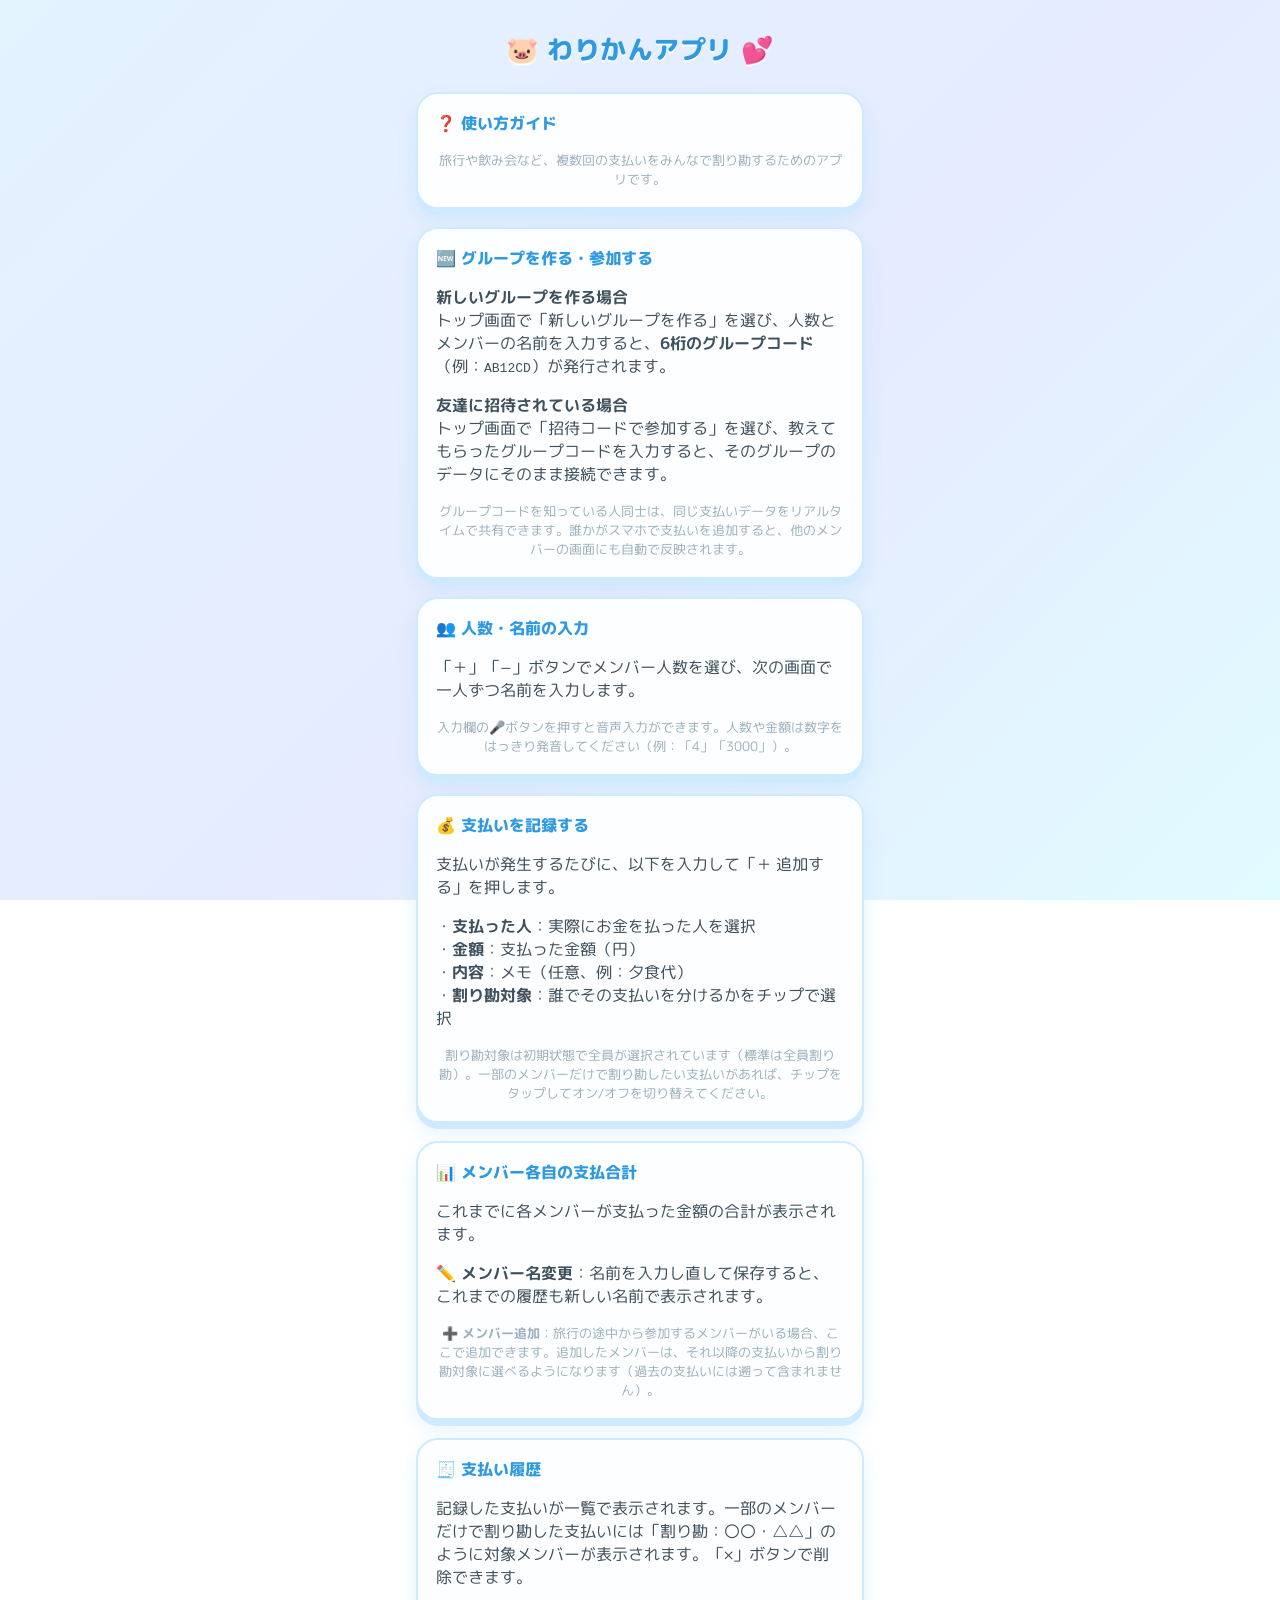
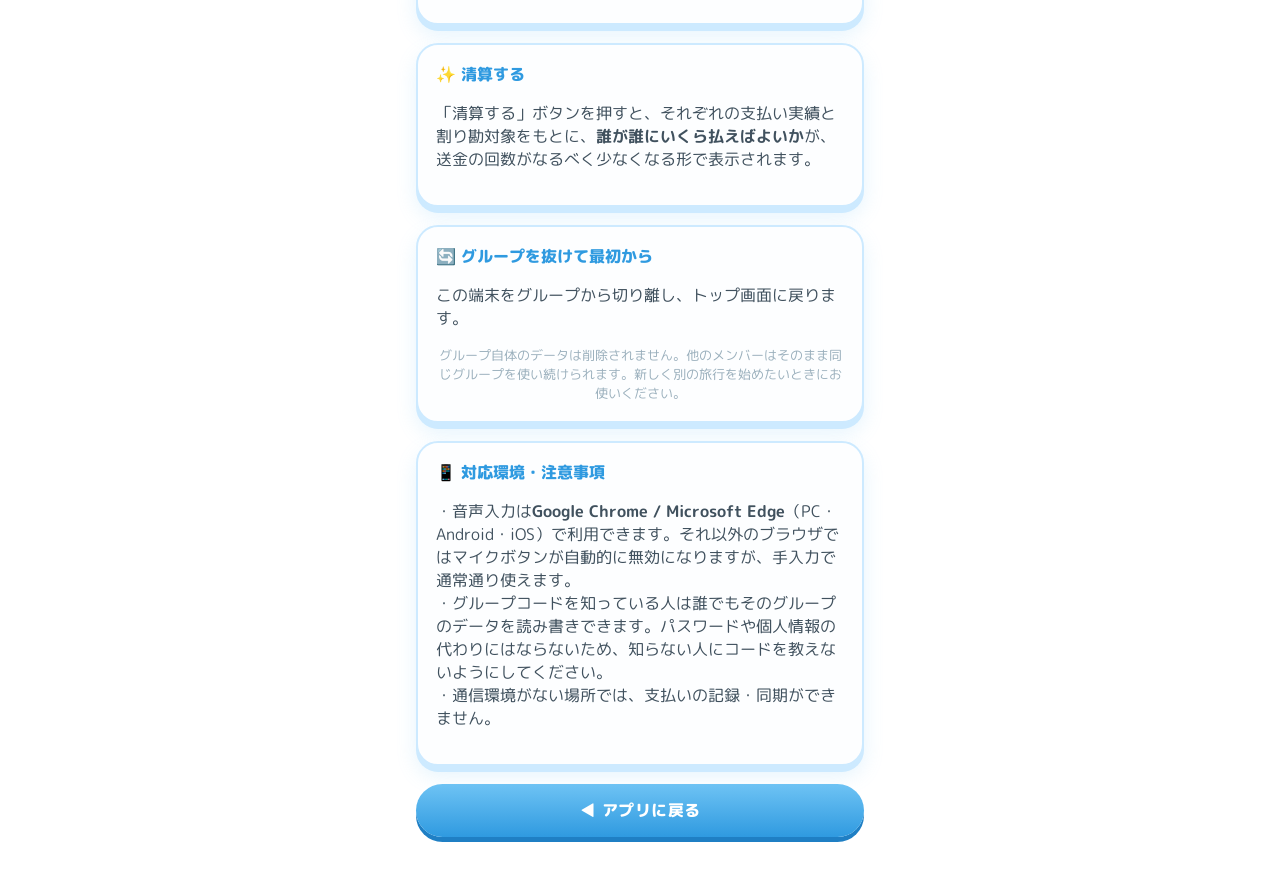
==== help.html @ 5074d495 "Add an in-app help guide explaining every feature New help.html walks through group creation/joining" ====
<!DOCTYPE html>
<html lang="ja">
<head>
<meta charset="UTF-8">
<meta name="viewport" content="width=device-width, initial-scale=1.0">
<title>使い方 | 🐷 わりかんアプリ</title>
<link rel="preconnect" href="https://fonts.googleapis.com">
<link rel="preconnect" href="https://fonts.gstatic.com" crossorigin>
<link href="https://fonts.googleapis.com/css2?family=M+PLUS+Rounded+1c:wght@500;700;800&display=swap" rel="stylesheet">
<link rel="stylesheet" href="style.css">
</head>
<body>
<div class="app">

  <header class="app-header">
    <h1><span class="emoji-wobble">🐷</span> わりかんアプリ <span class="emoji-wobble">💕</span></h1>
  </header>

  <div class="card">
    <h2>❓ 使い方ガイド</h2>
    <p class="hint" style="margin-bottom:0;">旅行や飲み会など、複数回の支払いをみんなで割り勘するためのアプリです。</p>
  </div>

  <div class="card">
    <h2>🆕 グループを作る・参加する</h2>
    <p><b>新しいグループを作る場合</b><br>
    トップ画面で「新しいグループを作る」を選び、人数とメンバーの名前を入力すると、<b>6桁のグループコード</b>（例：<code>AB12CD</code>）が発行されます。</p>
    <p><b>友達に招待されている場合</b><br>
    トップ画面で「招待コードで参加する」を選び、教えてもらったグループコードを入力すると、そのグループのデータにそのまま接続できます。</p>
    <p class="hint" style="margin-bottom:0;">グループコードを知っている人同士は、同じ支払いデータをリアルタイムで共有できます。誰かがスマホで支払いを追加すると、他のメンバーの画面にも自動で反映されます。</p>
  </div>

  <div class="card">
    <h2>👥 人数・名前の入力</h2>
    <p>「＋」「−」ボタンでメンバー人数を選び、次の画面で一人ずつ名前を入力します。</p>
    <p class="hint" style="margin-bottom:0;">入力欄の🎤ボタンを押すと音声入力ができます。人数や金額は数字をはっきり発音してください（例：「4」「3000」）。</p>
  </div>

  <div class="card">
    <h2>💰 支払いを記録する</h2>
    <p>支払いが発生するたびに、以下を入力して「＋ 追加する」を押します。</p>
    <p>
      ・<b>支払った人</b>：実際にお金を払った人を選択<br>
      ・<b>金額</b>：支払った金額（円）<br>
      ・<b>内容</b>：メモ（任意、例：夕食代）<br>
      ・<b>割り勘対象</b>：誰でその支払いを分けるかをチップで選択
    </p>
    <p class="hint" style="margin-bottom:0;">割り勘対象は初期状態で全員が選択されています（標準は全員割り勘）。一部のメンバーだけで割り勘したい支払いがあれば、チップをタップしてオン/オフを切り替えてください。</p>
  </div>

  <div class="card">
    <h2>📊 メンバー各自の支払合計</h2>
    <p>これまでに各メンバーが支払った金額の合計が表示されます。</p>
    <p><b>✏️ メンバー名変更</b>：名前を入力し直して保存すると、これまでの履歴も新しい名前で表示されます。</p>
    <p class="hint" style="margin-bottom:0;"><b>➕ メンバー追加</b>：旅行の途中から参加するメンバーがいる場合、ここで追加できます。追加したメンバーは、それ以降の支払いから割り勘対象に選べるようになります（過去の支払いには遡って含まれません）。</p>
  </div>

  <div class="card">
    <h2>🧾 支払い履歴</h2>
    <p>記録した支払いが一覧で表示されます。一部のメンバーだけで割り勘した支払いには「割り勘：〇〇・△△」のように対象メンバーが表示されます。「×」ボタンで削除できます。</p>
  </div>

  <div class="card">
    <h2>✨ 清算する</h2>
    <p>「清算する」ボタンを押すと、それぞれの支払い実績と割り勘対象をもとに、<b>誰が誰にいくら払えばよいか</b>が、送金の回数がなるべく少なくなる形で表示されます。</p>
  </div>

  <div class="card">
    <h2>🔄 グループを抜けて最初から</h2>
    <p>この端末をグループから切り離し、トップ画面に戻ります。</p>
    <p class="hint" style="margin-bottom:0;">グループ自体のデータは削除されません。他のメンバーはそのまま同じグループを使い続けられます。新しく別の旅行を始めたいときにお使いください。</p>
  </div>

  <div class="card">
    <h2>📱 対応環境・注意事項</h2>
    <p>
      ・音声入力は<b>Google Chrome / Microsoft Edge</b>（PC・Android・iOS）で利用できます。それ以外のブラウザではマイクボタンが自動的に無効になりますが、手入力で通常通り使えます。<br>
      ・グループコードを知っている人は誰でもそのグループのデータを読み書きできます。パスワードや個人情報の代わりにはならないため、知らない人にコードを教えないようにしてください。<br>
      ・通信環境がない場所では、支払いの記録・同期ができません。
    </p>
  </div>

  <a href="index.html" class="primary-btn" style="display:block; text-align:center; text-decoration:none; margin-top:8px;">◀ アプリに戻る</a>

</div>
</body>
</html>
---- style.css ----
:root {
  --primary: #6ec3f4;
  --primary-dark: #2f9ae0;
  --accent: #8b9dfa;
  --accent-mint: #6ee7c8;
  --bg-a: #e3f3ff;
  --bg-b: #e6ebff;
  --bg-c: #e0fbff;
  --card-bg: #fdfeff;
  --text: #40515e;
  --muted: #9bb0bd;
  --border: #cdeaff;
  --danger: #ff6b8b;
  --radius: 22px;
}

* {
  box-sizing: border-box;
}

[hidden] {
  display: none !important;
}

body {
  margin: 0;
  font-family: "M PLUS Rounded 1c", "Hiragino Kaku Gothic ProN", "Yu Gothic", sans-serif;
  color: var(--text);
  min-height: 100vh;
  background: linear-gradient(135deg, var(--bg-a), var(--bg-b) 55%, var(--bg-c));
  background-attachment: fixed;
}

.app {
  max-width: 480px;
  margin: 0 auto;
  padding: 16px 16px 56px;
  min-height: 100vh;
}

.app-header h1 {
  font-size: 26px;
  font-weight: 800;
  text-align: center;
  color: var(--primary-dark);
  margin: 14px 0 24px;
  text-shadow: 0 2px 0 #fff;
  letter-spacing: 0.5px;
}

.emoji-wobble {
  display: inline-block;
  animation: wobble 2.2s ease-in-out infinite;
}

.emoji-wobble:last-child {
  animation-delay: 0.3s;
}

@keyframes wobble {
  0%, 100% { transform: rotate(-8deg); }
  50% { transform: rotate(8deg); }
}

.screen {
  display: none;
}

.screen.active {
  display: block;
  animation: pop-in 0.35s ease;
}

@keyframes pop-in {
  from { opacity: 0; transform: translateY(8px) scale(0.98); }
  to { opacity: 1; transform: translateY(0) scale(1); }
}

.card {
  background: var(--card-bg);
  border: 2px solid var(--border);
  border-radius: var(--radius);
  padding: 18px;
  margin-bottom: 18px;
  box-shadow: 0 6px 0 var(--border), 0 10px 20px rgba(110, 195, 244, 0.18);
}

h2 {
  font-size: 16px;
  font-weight: 800;
  margin: 0 0 16px;
  color: var(--primary-dark);
  display: flex;
  align-items: center;
  gap: 8px;
  flex-wrap: wrap;
}

.member-actions {
  display: flex;
  gap: 8px;
  flex-wrap: wrap;
  margin-bottom: 14px;
}

.chip-btn {
  border: 2px solid var(--border);
  background: #fff;
  color: var(--primary-dark);
  border-radius: 999px;
  padding: 7px 14px;
  font-family: inherit;
  font-size: 12px;
  font-weight: 700;
  cursor: pointer;
  box-shadow: 0 3px 0 var(--border);
  transition: transform 0.08s ease, box-shadow 0.08s ease;
}

.chip-btn:active {
  transform: translateY(3px);
  box-shadow: 0 0 0 var(--border);
}

.totals-edit-row {
  padding: 6px 0 !important;
  background: none !important;
  border-radius: 0 !important;
}

#add-member-form {
  margin-top: 4px;
}

#add-member-form .input-with-mic {
  margin-bottom: 10px;
}

.participants-list {
  display: flex;
  flex-wrap: wrap;
  gap: 8px;
}

.participant-chip {
  display: inline-flex;
  align-items: center;
  gap: 6px;
  padding: 8px 14px;
  border: 2px solid var(--border);
  border-radius: 999px;
  font-size: 13px;
  font-weight: 700;
  color: var(--muted);
  background: #fff;
  cursor: pointer;
  transition: background 0.12s ease, color 0.12s ease, border-color 0.12s ease;
}

.participant-chip input {
  accent-color: var(--primary-dark);
  width: 16px;
  height: 16px;
}

.participant-chip:has(input:checked) {
  background: linear-gradient(180deg, var(--primary), var(--primary-dark));
  border-color: var(--primary-dark);
  color: #fff;
}

.step-badge {
  background: var(--accent);
  color: #fff;
  font-size: 11px;
  font-weight: 800;
  padding: 4px 10px;
  border-radius: 999px;
  letter-spacing: 0.5px;
}

.count-row {
  display: flex;
  align-items: center;
  justify-content: center;
  gap: 14px;
  margin-bottom: 10px;
}

.stepper {
  width: 48px;
  height: 48px;
  border-radius: 50%;
  border: none;
  background: linear-gradient(180deg, var(--primary), var(--primary-dark));
  color: #fff;
  font-size: 22px;
  font-weight: 800;
  cursor: pointer;
  box-shadow: 0 4px 0 #1f7fc4;
  transition: transform 0.08s ease, box-shadow 0.08s ease;
}

.stepper:active {
  transform: translateY(4px);
  box-shadow: 0 0 0 #1f7fc4;
}

.count-input-wrap {
  display: flex;
  align-items: center;
  gap: 10px;
}

#member-count {
  width: 88px;
  font-size: 26px;
  font-weight: 800;
  text-align: center;
  padding: 10px;
  border: 2px solid var(--border);
  border-radius: 16px;
  color: var(--primary-dark);
  background: #fff;
}

.hint {
  text-align: center;
  color: var(--muted);
  font-size: 13px;
  margin: 6px 0 22px;
}

.primary-btn {
  display: block;
  width: 100%;
  padding: 15px;
  border: none;
  border-radius: 999px;
  background: linear-gradient(180deg, var(--primary), var(--primary-dark));
  color: #fff;
  font-family: inherit;
  font-size: 16px;
  font-weight: 800;
  letter-spacing: 0.5px;
  cursor: pointer;
  box-shadow: 0 5px 0 #1f7fc4;
  transition: transform 0.08s ease, box-shadow 0.08s ease;
}

.primary-btn:active {
  transform: translateY(5px);
  box-shadow: 0 0 0 #1f7fc4;
}

.secondary-btn {
  display: block;
  width: 100%;
  padding: 15px;
  border: 2px solid var(--border);
  border-radius: 999px;
  background: #fff;
  color: var(--primary-dark);
  font-family: inherit;
  font-size: 15px;
  font-weight: 800;
  cursor: pointer;
  box-shadow: 0 4px 0 var(--border);
  transition: transform 0.08s ease, box-shadow 0.08s ease;
}

.secondary-btn:active {
  transform: translateY(4px);
  box-shadow: 0 0 0 var(--border);
}

.nav-row {
  display: flex;
  gap: 10px;
  margin-top: 8px;
}

.nav-row > * {
  flex: 1;
}

.name-inputs {
  display: flex;
  flex-direction: column;
  gap: 14px;
  margin-bottom: 18px;
}

.name-input-row {
  display: flex;
  align-items: center;
  gap: 10px;
}

.name-input-row label {
  width: 70px;
  font-size: 12px;
  font-weight: 700;
  color: var(--accent);
  flex-shrink: 0;
}

.input-with-mic {
  display: flex;
  align-items: center;
  gap: 8px;
  flex: 1;
}

input[type="text"], input[type="number"], select {
  flex: 1;
  padding: 12px 14px;
  border: 2px solid var(--border);
  border-radius: 16px;
  font-family: inherit;
  font-size: 15px;
  width: 100%;
  background: #fff;
  color: var(--text);
  transition: border-color 0.15s ease, box-shadow 0.15s ease;
}

input[type="text"]:focus, input[type="number"]:focus, select:focus {
  outline: none;
  border-color: var(--accent);
  box-shadow: 0 0 0 3px rgba(139, 157, 250, 0.2);
}

.mic-btn {
  flex-shrink: 0;
  width: 42px;
  height: 42px;
  border-radius: 50%;
  border: 2px solid var(--border);
  background: linear-gradient(180deg, #fff, #eaf7ff);
  font-size: 18px;
  cursor: pointer;
  box-shadow: 0 3px 0 var(--border);
  transition: transform 0.08s ease, box-shadow 0.08s ease;
}

.mic-btn:active {
  transform: translateY(3px);
  box-shadow: 0 0 0 var(--border);
}

.mic-btn.recording {
  background: linear-gradient(180deg, var(--danger), #e0446a);
  border-color: #e0446a;
  animation: pulse 1s infinite;
}

.mic-btn:disabled {
  opacity: 0.35;
  cursor: not-allowed;
}

@keyframes pulse {
  0% { box-shadow: 0 3px 0 #e0446a, 0 0 0 0 rgba(255, 107, 139, 0.5); }
  70% { box-shadow: 0 3px 0 #e0446a, 0 0 0 10px rgba(255, 107, 139, 0); }
  100% { box-shadow: 0 3px 0 #e0446a, 0 0 0 0 rgba(255, 107, 139, 0); }
}

.form-row {
  margin-bottom: 16px;
}

.form-row label {
  display: block;
  font-size: 12px;
  font-weight: 700;
  color: var(--accent);
  margin-bottom: 7px;
}

.totals-list, .expense-list, .settlement-list {
  list-style: none;
  margin: 0;
  padding: 0;
}

.totals-list li {
  display: flex;
  justify-content: space-between;
  align-items: center;
  padding: 10px 14px;
  margin-bottom: 8px;
  border-radius: 999px;
  background: linear-gradient(90deg, #eaf7ff, #eef0ff);
  font-size: 15px;
  font-weight: 700;
}

.totals-list li:last-child {
  margin-bottom: 0;
}

.totals-list .amount {
  font-weight: 800;
  color: var(--primary-dark);
}

.expense-list li {
  display: flex;
  justify-content: space-between;
  align-items: center;
  padding: 12px 4px;
  border-bottom: 2px dashed var(--border);
  font-size: 14px;
}

.expense-list li:last-child {
  border-bottom: none;
}

.expense-info {
  display: flex;
  flex-direction: column;
}

.expense-info .expense-payer {
  font-weight: 800;
  color: var(--text);
}

.expense-info .expense-payer::before {
  content: "🙋 ";
}

.expense-info .expense-memo {
  color: var(--muted);
  font-size: 12px;
}

.expense-info .expense-participants {
  color: var(--accent);
  font-size: 11px;
}

.room-code-card {
  background: linear-gradient(90deg, #eaf7ff, #f0ecff);
}

.room-code-row {
  display: flex;
  align-items: center;
  justify-content: space-between;
  gap: 10px;
  margin-bottom: 8px;
}

.room-code-label {
  font-size: 11px;
  font-weight: 700;
  color: var(--accent);
}

.room-code-value {
  font-size: 24px;
  font-weight: 800;
  letter-spacing: 2px;
  color: var(--primary-dark);
}

#screen-start .primary-btn,
#screen-start .secondary-btn {
  margin-top: 10px;
}

.expense-amount {
  font-weight: 800;
  color: var(--primary-dark);
  margin: 0 10px;
}

.delete-btn {
  border: none;
  background: var(--border);
  color: #fff;
  width: 26px;
  height: 26px;
  border-radius: 50%;
  font-size: 15px;
  line-height: 1;
  cursor: pointer;
}

.settlement-list li {
  display: flex;
  align-items: center;
  gap: 8px;
  padding: 12px 14px;
  margin-bottom: 10px;
  border-radius: 18px;
  background: linear-gradient(90deg, #eaf7ff, #f0ecff);
  font-size: 15px;
  font-weight: 700;
}

.settlement-list li:last-child {
  margin-bottom: 0;
}

.settlement-list .arrow {
  color: #fff;
  background: var(--accent);
  border-radius: 50%;
  width: 26px;
  height: 26px;
  display: inline-flex;
  align-items: center;
  justify-content: center;
  font-size: 13px;
  flex-shrink: 0;
}

.settlement-list .settle-amount {
  margin-left: auto;
  font-weight: 800;
  color: var(--primary-dark);
}
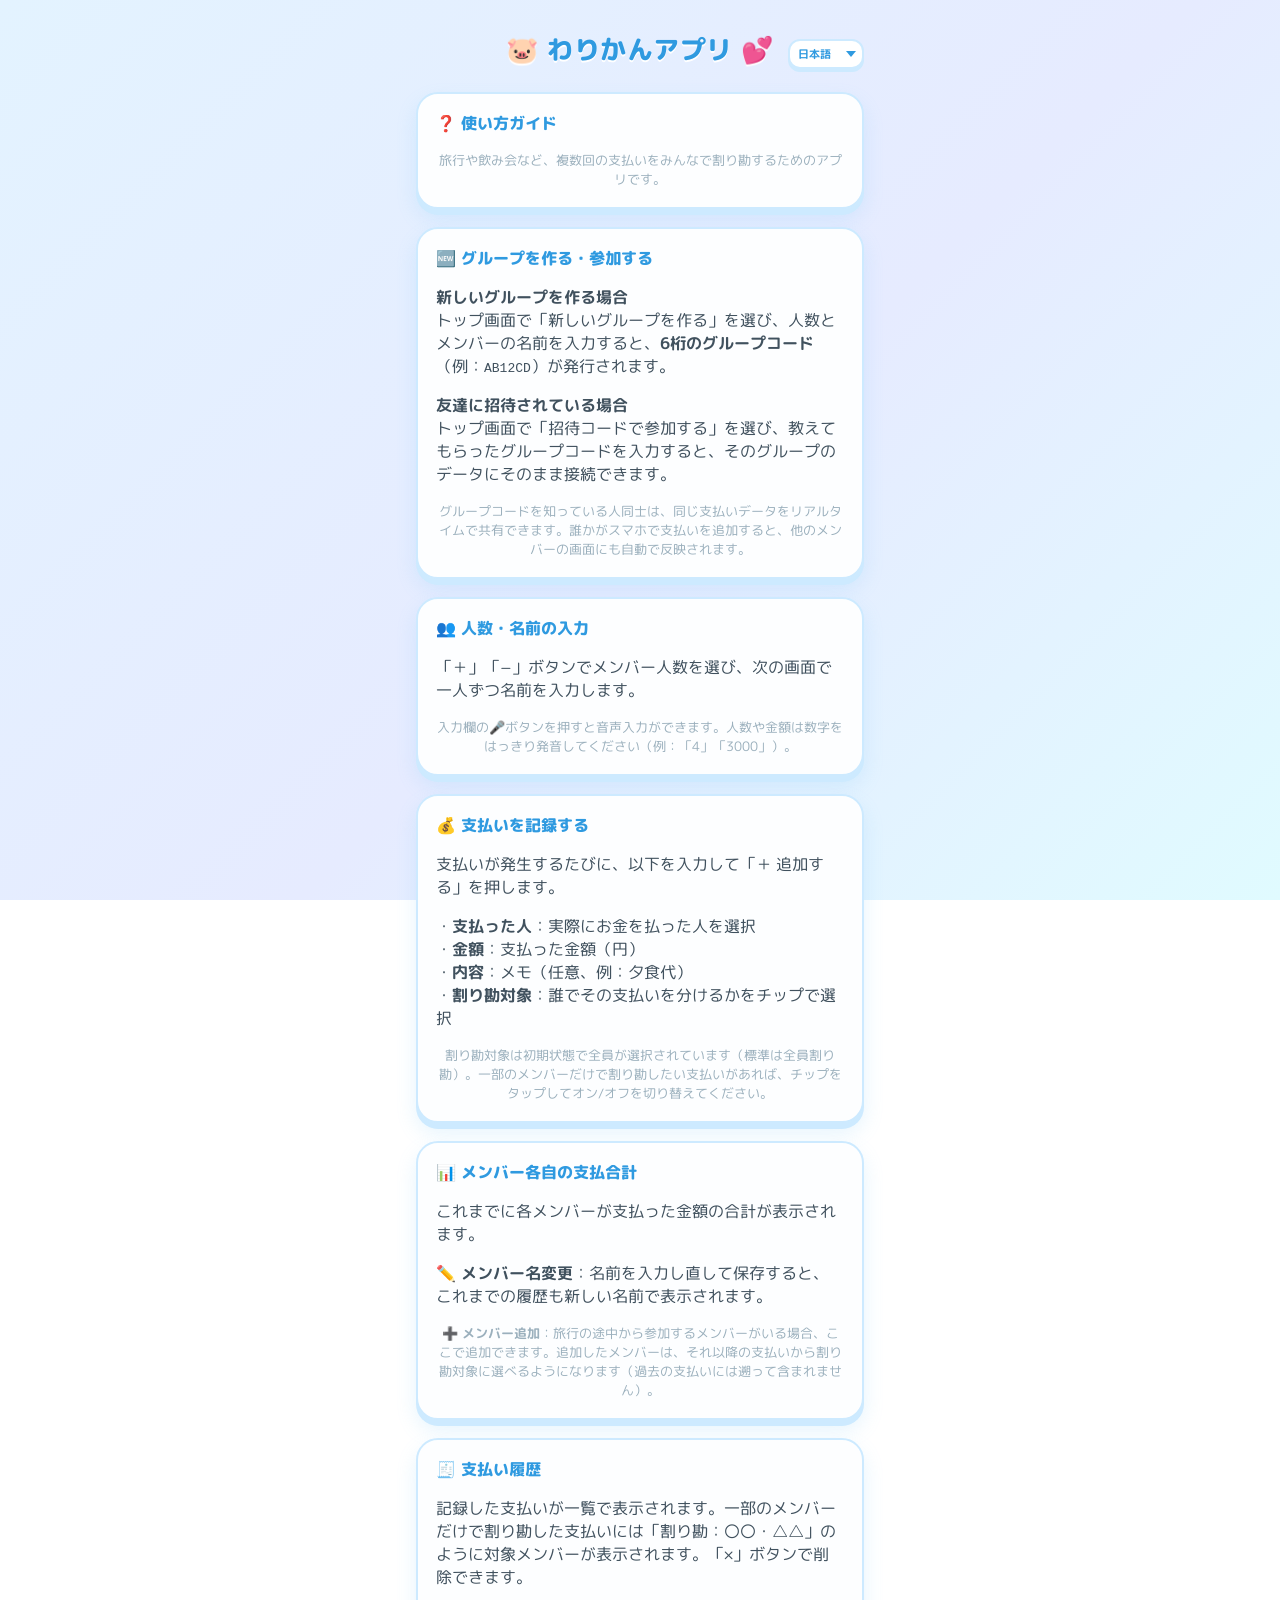
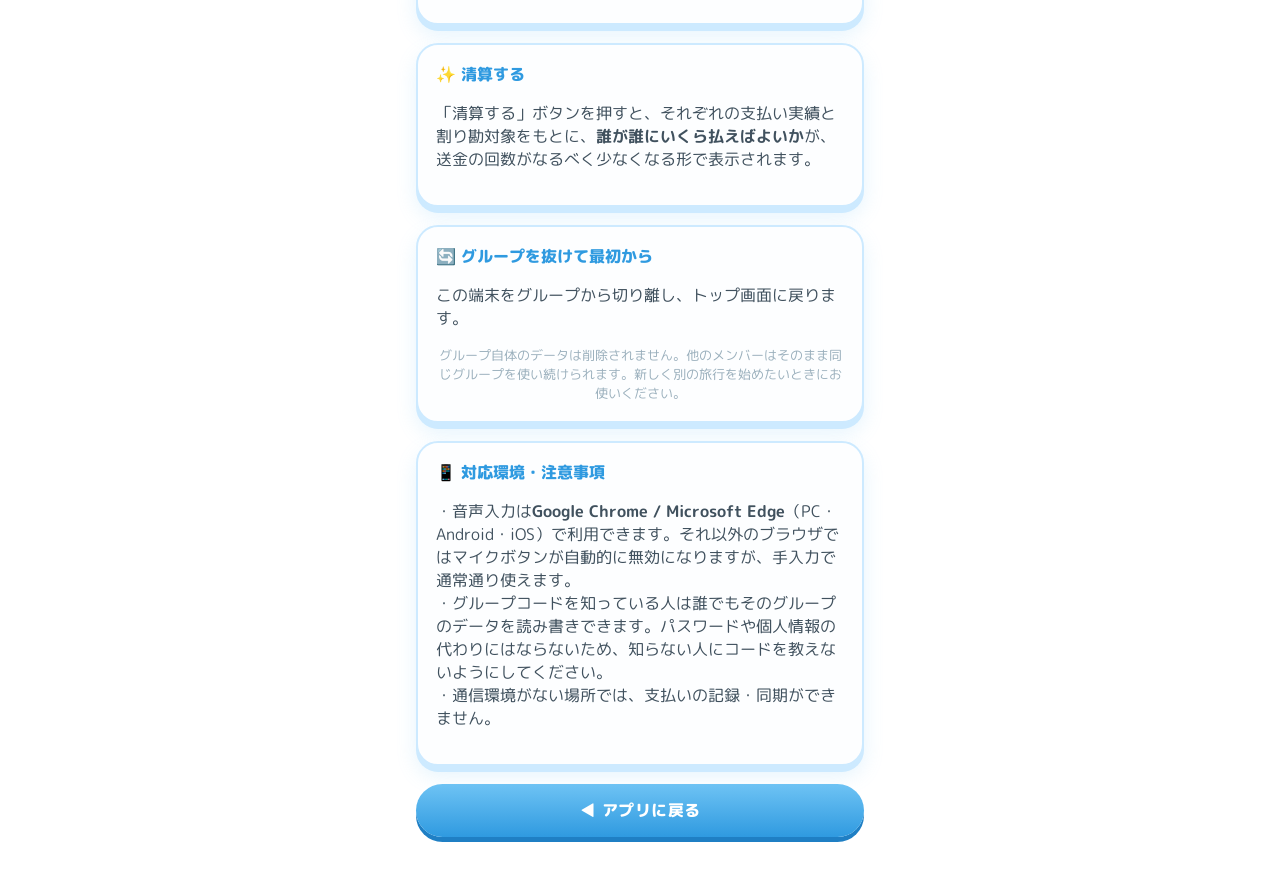
==== commit 719cba34: "Add Japanese/English language switcher Co-Authored-By: Claude Opus 4.6 <noreply@anthropic.com>" ====
--- a/help.html
+++ b/help.html
@@ -1,5 +1,5 @@
 <!DOCTYPE html>
-<html lang="ja">
+<html lang="ja" data-i18n-title="help.pageTitle">
 <head>
 <meta charset="UTF-8">
 <meta name="viewport" content="width=device-width, initial-scale=1.0">
@@ -13,75 +13,71 @@
 <div class="app">
 
   <header class="app-header">
-    <h1><span class="emoji-wobble">🐷</span> わりかんアプリ <span class="emoji-wobble">💕</span></h1>
+    <div class="header-row">
+      <h1><span class="emoji-wobble">🐷</span> <span data-i18n="app.title">わりかんアプリ</span> <span class="emoji-wobble">💕</span></h1>
+      <select id="lang-select" class="lang-select">
+        <option value="ja">日本語</option>
+        <option value="en">English</option>
+      </select>
+    </div>
   </header>
 
   <div class="card">
-    <h2>❓ 使い方ガイド</h2>
-    <p class="hint" style="margin-bottom:0;">旅行や飲み会など、複数回の支払いをみんなで割り勘するためのアプリです。</p>
+    <h2 data-i18n="help.guideTitle">❓ 使い方ガイド</h2>
+    <p class="hint" style="margin-bottom:0;" data-i18n="help.guideDesc">旅行や飲み会など、複数回の支払いをみんなで割り勘するためのアプリです。</p>
   </div>
 
   <div class="card">
-    <h2>🆕 グループを作る・参加する</h2>
-    <p><b>新しいグループを作る場合</b><br>
-    トップ画面で「新しいグループを作る」を選び、人数とメンバーの名前を入力すると、<b>6桁のグループコード</b>（例：<code>AB12CD</code>）が発行されます。</p>
-    <p><b>友達に招待されている場合</b><br>
-    トップ画面で「招待コードで参加する」を選び、教えてもらったグループコードを入力すると、そのグループのデータにそのまま接続できます。</p>
-    <p class="hint" style="margin-bottom:0;">グループコードを知っている人同士は、同じ支払いデータをリアルタイムで共有できます。誰かがスマホで支払いを追加すると、他のメンバーの画面にも自動で反映されます。</p>
+    <h2 data-i18n="help.groupTitle">🆕 グループを作る・参加する</h2>
+    <p data-i18n-html="help.groupCreate"><b>新しいグループを作る場合</b><br>トップ画面で「新しいグループを作る」を選び、人数とメンバーの名前を入力すると、<b>6桁のグループコード</b>（例：<code>AB12CD</code>）が発行されます。</p>
+    <p data-i18n-html="help.groupJoin"><b>友達に招待されている場合</b><br>トップ画面で「招待コードで参加する」を選び、教えてもらったグループコードを入力すると、そのグループのデータにそのまま接続できます。</p>
+    <p class="hint" style="margin-bottom:0;" data-i18n="help.groupHint">グループコードを知っている人同士は、同じ支払いデータをリアルタイムで共有できます。誰かがスマホで支払いを追加すると、他のメンバーの画面にも自動で反映されます。</p>
   </div>
 
   <div class="card">
-    <h2>👥 人数・名前の入力</h2>
-    <p>「＋」「−」ボタンでメンバー人数を選び、次の画面で一人ずつ名前を入力します。</p>
-    <p class="hint" style="margin-bottom:0;">入力欄の🎤ボタンを押すと音声入力ができます。人数や金額は数字をはっきり発音してください（例：「4」「3000」）。</p>
+    <h2 data-i18n="help.membersTitle">👥 人数・名前の入力</h2>
+    <p data-i18n="help.membersDesc">「＋」「−」ボタンでメンバー人数を選び、次の画面で一人ずつ名前を入力します。</p>
+    <p class="hint" style="margin-bottom:0;" data-i18n="help.membersHint">入力欄の🎤ボタンを押すと音声入力ができます。人数や金額は数字をはっきり発音してください（例：「4」「3000」）。</p>
   </div>
 
   <div class="card">
-    <h2>💰 支払いを記録する</h2>
-    <p>支払いが発生するたびに、以下を入力して「＋ 追加する」を押します。</p>
-    <p>
-      ・<b>支払った人</b>：実際にお金を払った人を選択<br>
-      ・<b>金額</b>：支払った金額（円）<br>
-      ・<b>内容</b>：メモ（任意、例：夕食代）<br>
-      ・<b>割り勘対象</b>：誰でその支払いを分けるかをチップで選択
-    </p>
-    <p class="hint" style="margin-bottom:0;">割り勘対象は初期状態で全員が選択されています（標準は全員割り勘）。一部のメンバーだけで割り勘したい支払いがあれば、チップをタップしてオン/オフを切り替えてください。</p>
+    <h2 data-i18n="help.recordTitle">💰 支払いを記録する</h2>
+    <p data-i18n="help.recordDesc">支払いが発生するたびに、以下を入力して「＋ 追加する」を押します。</p>
+    <p data-i18n-html="help.recordFields">・<b>支払った人</b>：実際にお金を払った人を選択<br>・<b>金額</b>：支払った金額（円）<br>・<b>内容</b>：メモ（任意、例：夕食代）<br>・<b>割り勘対象</b>：誰でその支払いを分けるかをチップで選択</p>
+    <p class="hint" style="margin-bottom:0;" data-i18n="help.recordHint">割り勘対象は初期状態で全員が選択されています（標準は全員割り勘）。一部のメンバーだけで割り勘したい支払いがあれば、チップをタップしてオン/オフを切り替えてください。</p>
   </div>
 
   <div class="card">
-    <h2>📊 メンバー各自の支払合計</h2>
-    <p>これまでに各メンバーが支払った金額の合計が表示されます。</p>
-    <p><b>✏️ メンバー名変更</b>：名前を入力し直して保存すると、これまでの履歴も新しい名前で表示されます。</p>
-    <p class="hint" style="margin-bottom:0;"><b>➕ メンバー追加</b>：旅行の途中から参加するメンバーがいる場合、ここで追加できます。追加したメンバーは、それ以降の支払いから割り勘対象に選べるようになります（過去の支払いには遡って含まれません）。</p>
+    <h2 data-i18n="help.totalsTitle">📊 メンバー各自の支払合計</h2>
+    <p data-i18n="help.totalsDesc">これまでに各メンバーが支払った金額の合計が表示されます。</p>
+    <p data-i18n-html="help.totalsEdit"><b>✏️ メンバー名変更</b>：名前を入力し直して保存すると、これまでの履歴も新しい名前で表示されます。</p>
+    <p class="hint" style="margin-bottom:0;" data-i18n-html="help.totalsAdd"><b>➕ メンバー追加</b>：旅行の途中から参加するメンバーがいる場合、ここで追加できます。追加したメンバーは、それ以降の支払いから割り勘対象に選べるようになります（過去の支払いには遡って含まれません）。</p>
   </div>
 
   <div class="card">
-    <h2>🧾 支払い履歴</h2>
-    <p>記録した支払いが一覧で表示されます。一部のメンバーだけで割り勘した支払いには「割り勘：〇〇・△△」のように対象メンバーが表示されます。「×」ボタンで削除できます。</p>
+    <h2 data-i18n="help.historyTitle">🧾 支払い履歴</h2>
+    <p data-i18n="help.historyDesc">記録した支払いが一覧で表示されます。一部のメンバーだけで割り勘した支払いには「割り勘：〇〇・△△」のように対象メンバーが表示されます。「×」ボタンで削除できます。</p>
   </div>
 
   <div class="card">
-    <h2>✨ 清算する</h2>
-    <p>「清算する」ボタンを押すと、それぞれの支払い実績と割り勘対象をもとに、<b>誰が誰にいくら払えばよいか</b>が、送金の回数がなるべく少なくなる形で表示されます。</p>
+    <h2 data-i18n="help.settleTitle">✨ 清算する</h2>
+    <p data-i18n-html="help.settleDesc">「清算する」ボタンを押すと、それぞれの支払い実績と割り勘対象をもとに、<b>誰が誰にいくら払えばよいか</b>が、送金の回数がなるべく少なくなる形で表示されます。</p>
   </div>
 
   <div class="card">
-    <h2>🔄 グループを抜けて最初から</h2>
-    <p>この端末をグループから切り離し、トップ画面に戻ります。</p>
-    <p class="hint" style="margin-bottom:0;">グループ自体のデータは削除されません。他のメンバーはそのまま同じグループを使い続けられます。新しく別の旅行を始めたいときにお使いください。</p>
+    <h2 data-i18n="help.leaveTitle">🔄 グループを抜けて最初から</h2>
+    <p data-i18n="help.leaveDesc">この端末をグループから切り離し、トップ画面に戻ります。</p>
+    <p class="hint" style="margin-bottom:0;" data-i18n="help.leaveHint">グループ自体のデータは削除されません。他のメンバーはそのまま同じグループを使い続けられます。新しく別の旅行を始めたいときにお使いください。</p>
   </div>
 
   <div class="card">
-    <h2>📱 対応環境・注意事項</h2>
-    <p>
-      ・音声入力は<b>Google Chrome / Microsoft Edge</b>（PC・Android・iOS）で利用できます。それ以外のブラウザではマイクボタンが自動的に無効になりますが、手入力で通常通り使えます。<br>
-      ・グループコードを知っている人は誰でもそのグループのデータを読み書きできます。パスワードや個人情報の代わりにはならないため、知らない人にコードを教えないようにしてください。<br>
-      ・通信環境がない場所では、支払いの記録・同期ができません。
-    </p>
+    <h2 data-i18n="help.envTitle">📱 対応環境・注意事項</h2>
+    <p data-i18n-html="help.envDesc">・音声入力は<b>Google Chrome / Microsoft Edge</b>（PC・Android・iOS）で利用できます。それ以外のブラウザではマイクボタンが自動的に無効になりますが、手入力で通常通り使えます。<br>・グループコードを知っている人は誰でもそのグループのデータを読み書きできます。パスワードや個人情報の代わりにはならないため、知らない人にコードを教えないようにしてください。<br>・通信環境がない場所では、支払いの記録・同期ができません。</p>
   </div>
 
-  <a href="index.html" class="primary-btn" style="display:block; text-align:center; text-decoration:none; margin-top:8px;">◀ アプリに戻る</a>
+  <a href="index.html" class="primary-btn" style="display:block; text-align:center; text-decoration:none; margin-top:8px;" data-i18n="help.backBtn">◀ アプリに戻る</a>
 
 </div>
+<script src="lang.js"></script>
 </body>
 </html>
--- a/style.css
+++ b/style.css
@@ -38,6 +38,13 @@
   min-height: 100vh;
 }
 
+.header-row {
+  display: flex;
+  align-items: center;
+  justify-content: center;
+  position: relative;
+}
+
 .app-header h1 {
   font-size: 26px;
   font-weight: 800;
@@ -46,6 +53,30 @@
   margin: 14px 0 24px;
   text-shadow: 0 2px 0 #fff;
   letter-spacing: 0.5px;
+}
+
+.lang-select {
+  position: absolute;
+  right: 0;
+  top: 50%;
+  transform: translateY(-50%);
+  width: auto;
+  flex: none;
+  padding: 5px 22px 5px 8px;
+  border: 2px solid var(--border);
+  border-radius: 12px;
+  background: #fff;
+  color: var(--primary-dark);
+  font-family: inherit;
+  font-size: 11px;
+  font-weight: 700;
+  cursor: pointer;
+  box-shadow: 0 3px 0 var(--border);
+  appearance: none;
+  -webkit-appearance: none;
+  background-image: url("data:image/svg+xml,%3Csvg xmlns='http://www.w3.org/2000/svg' width='10' height='6'%3E%3Cpath d='M0 0l5 6 5-6z' fill='%232f9ae0'/%3E%3C/svg%3E");
+  background-repeat: no-repeat;
+  background-position: right 6px center;
 }
 
 .emoji-wobble {
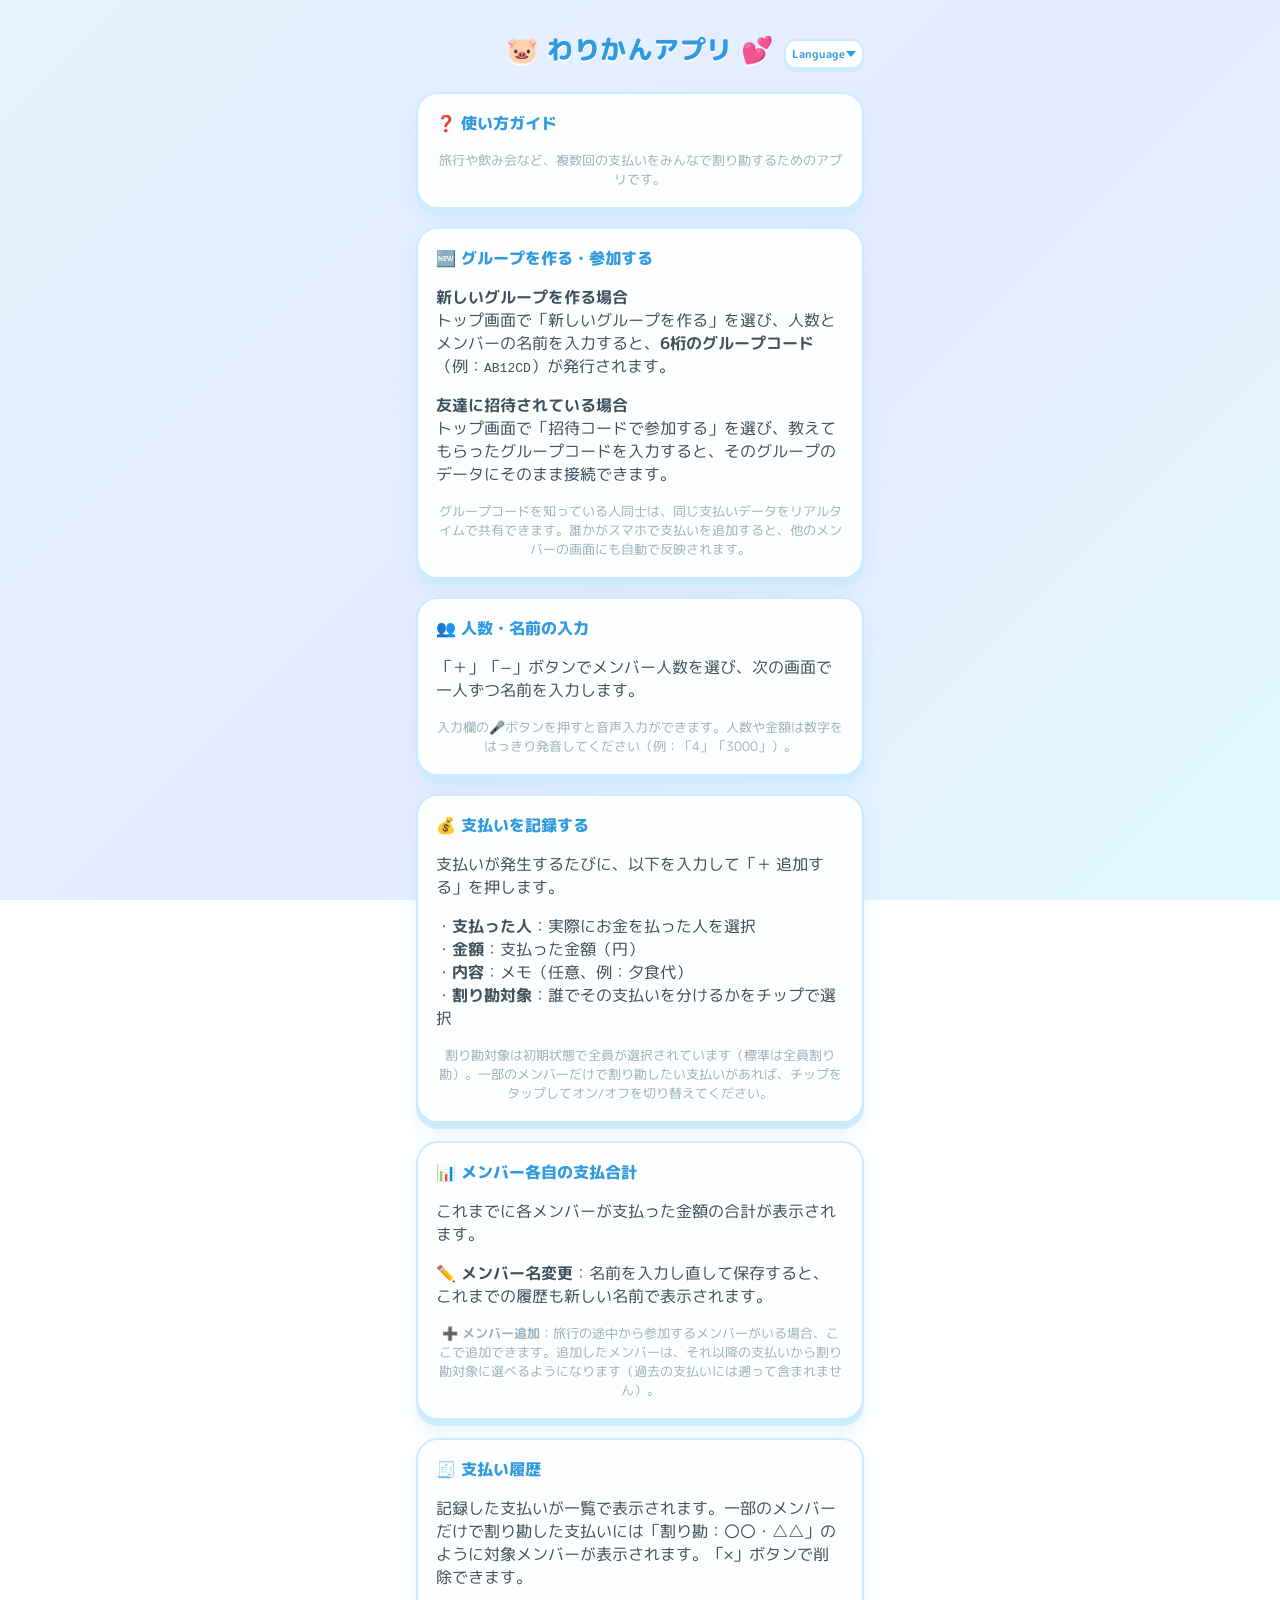
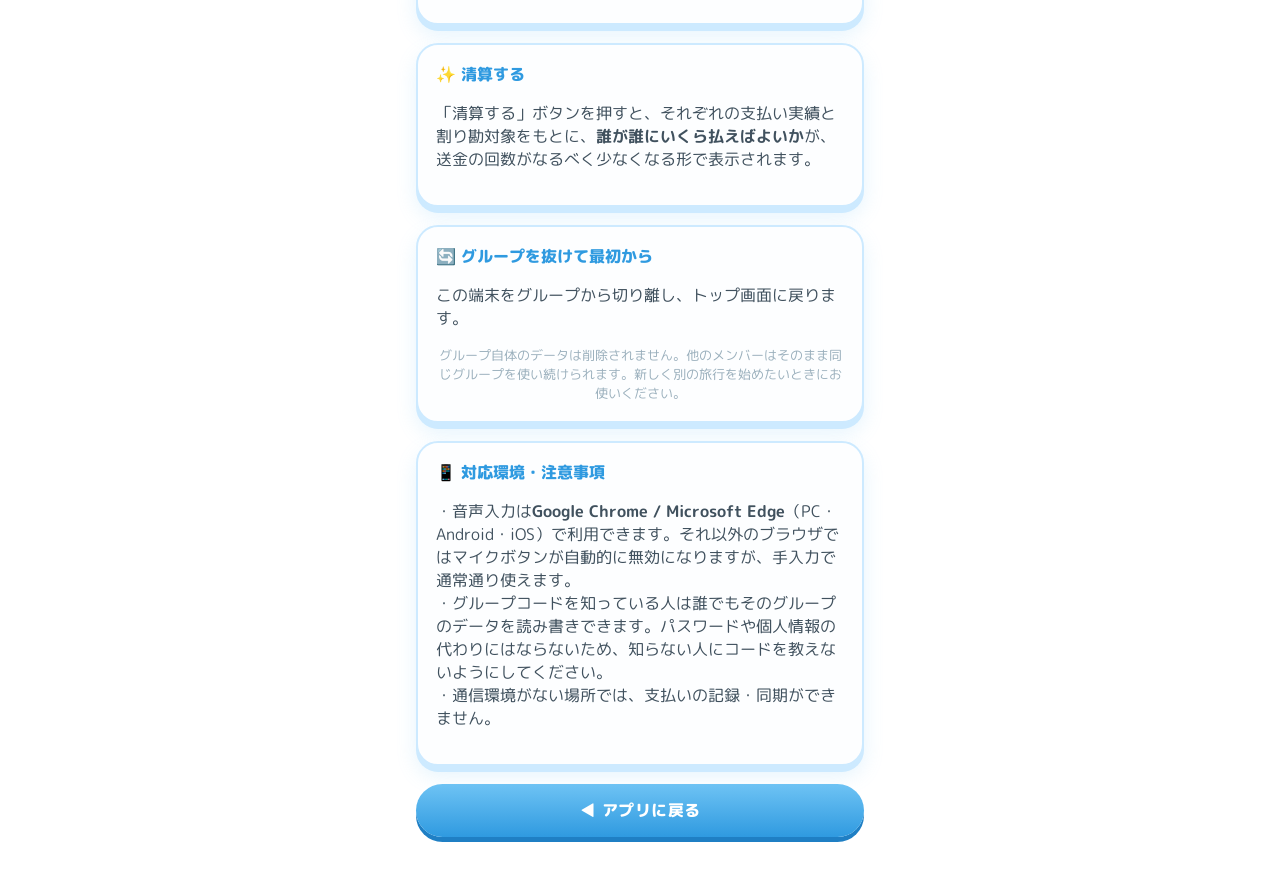
==== commit e7f9c497: "Fix lang selector: always show "Language" label with all options visible Use overlay span so dropdow" ====
--- a/help.html
+++ b/help.html
@@ -15,10 +15,15 @@
   <header class="app-header">
     <div class="header-row">
       <h1><span class="emoji-wobble">🐷</span> <span data-i18n="app.title">わりかんアプリ</span> <span class="emoji-wobble">💕</span></h1>
-      <select id="lang-select" class="lang-select">
-        <option value="ja">日本語</option>
-        <option value="en">English</option>
-      </select>
+      <div class="lang-select-wrap">
+        <span class="lang-select-label">Language</span>
+        <select id="lang-select" class="lang-select">
+          <option value="ja">日本語</option>
+          <option value="en">English</option>
+          <option value="zh">中文</option>
+          <option value="ms">Melayu</option>
+        </select>
+      </div>
     </div>
   </header>
 
--- a/style.css
+++ b/style.css
@@ -55,18 +55,35 @@
   letter-spacing: 0.5px;
 }
 
-.lang-select {
+.lang-select-wrap {
   position: absolute;
   right: 0;
   top: 50%;
   transform: translateY(-50%);
+}
+
+.lang-select-label {
+  position: absolute;
+  left: 8px;
+  top: 50%;
+  transform: translateY(-50%);
+  font-family: inherit;
+  font-size: 11px;
+  font-weight: 700;
+  color: var(--primary-dark);
+  pointer-events: none;
+  z-index: 1;
+}
+
+.lang-select {
   width: auto;
   flex: none;
+  min-width: 80px;
   padding: 5px 22px 5px 8px;
   border: 2px solid var(--border);
   border-radius: 12px;
   background: #fff;
-  color: var(--primary-dark);
+  color: transparent;
   font-family: inherit;
   font-size: 11px;
   font-weight: 700;
@@ -77,6 +94,10 @@
   background-image: url("data:image/svg+xml,%3Csvg xmlns='http://www.w3.org/2000/svg' width='10' height='6'%3E%3Cpath d='M0 0l5 6 5-6z' fill='%232f9ae0'/%3E%3C/svg%3E");
   background-repeat: no-repeat;
   background-position: right 6px center;
+}
+
+.lang-select option {
+  color: var(--text);
 }
 
 .emoji-wobble {
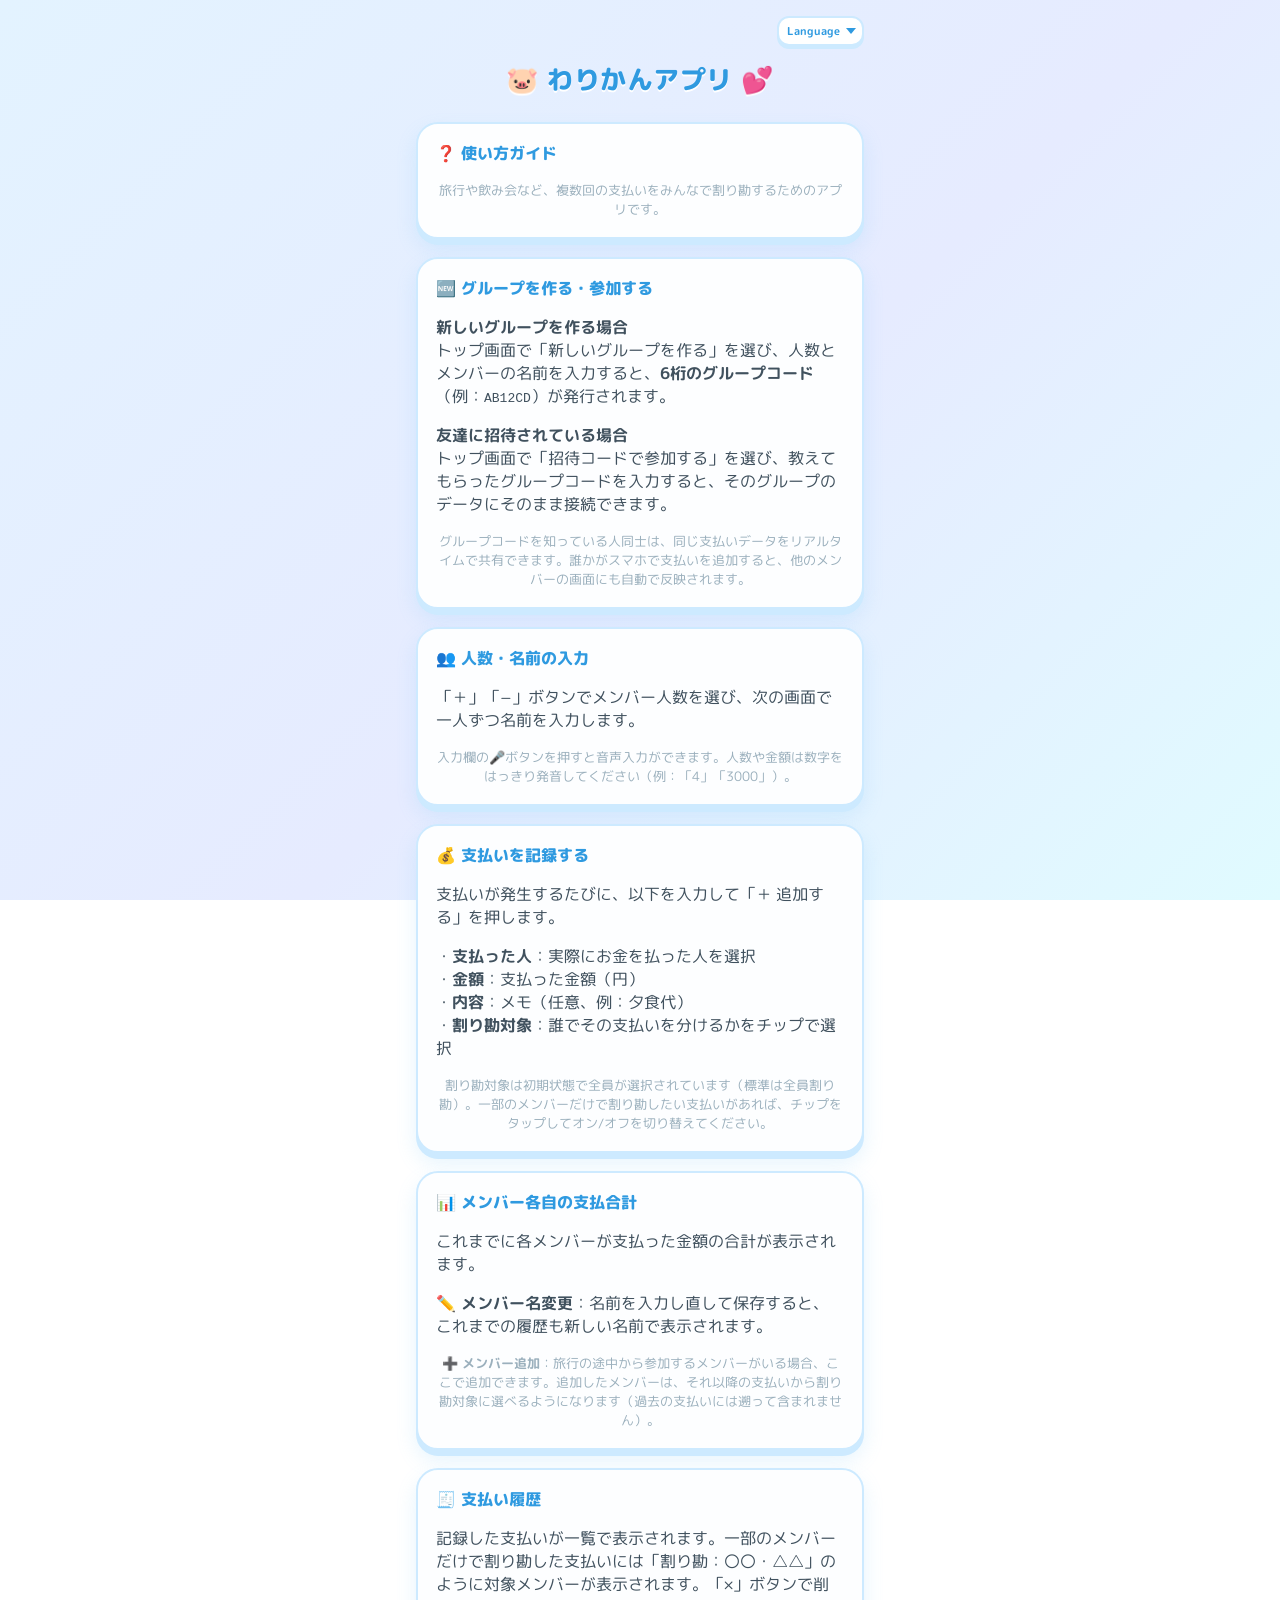
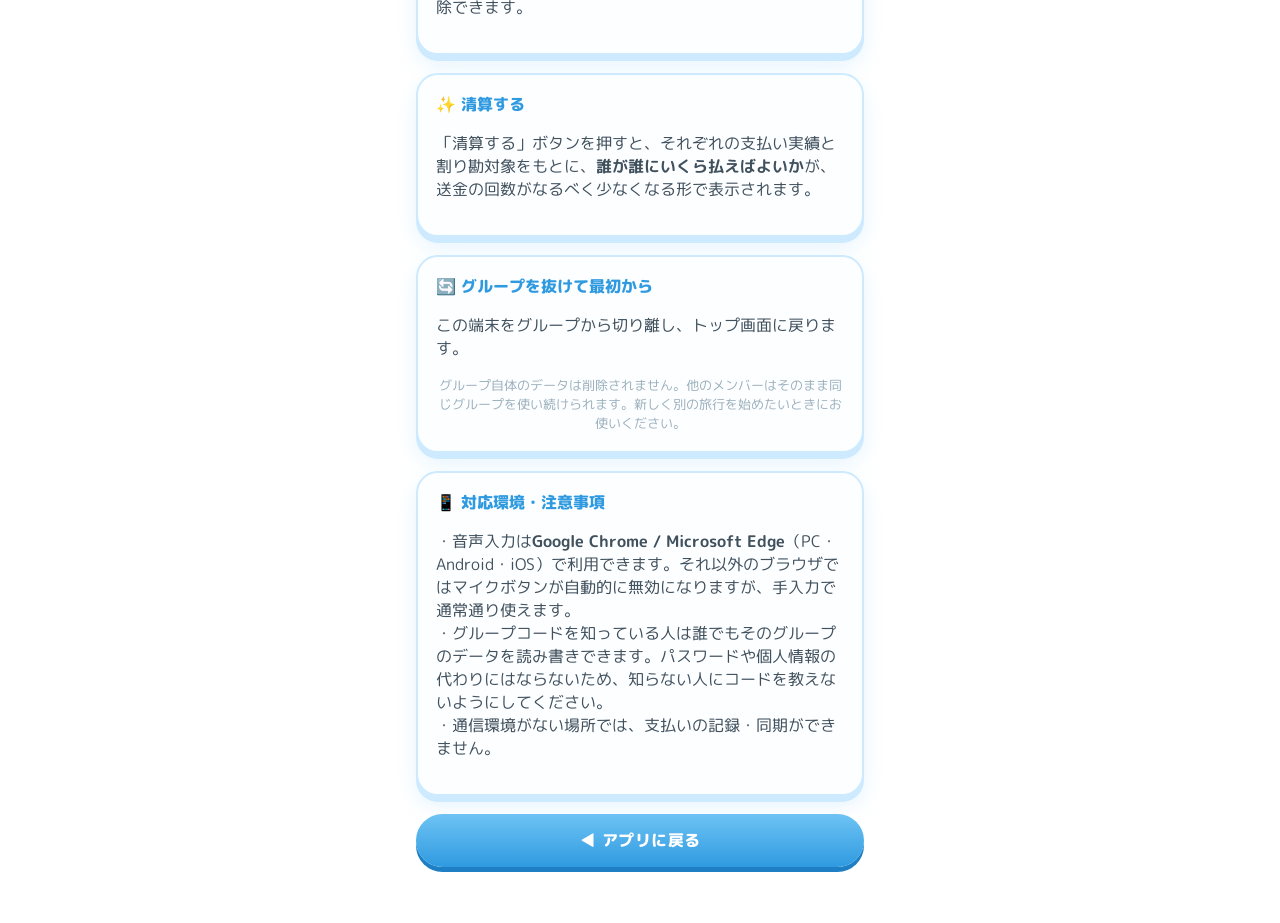
==== commit ca3f1338: "Replace overlay with hidden option for reliable mobile Language display Co-Authored-By: Claude Opus " ====
--- a/help.html
+++ b/help.html
@@ -15,15 +15,13 @@
   <header class="app-header">
     <div class="header-row">
       <h1><span class="emoji-wobble">🐷</span> <span data-i18n="app.title">わりかんアプリ</span> <span class="emoji-wobble">💕</span></h1>
-      <div class="lang-select-wrap">
-        <span class="lang-select-label">Language</span>
-        <select id="lang-select" class="lang-select">
-          <option value="ja">日本語</option>
-          <option value="en">English</option>
-          <option value="zh">中文</option>
-          <option value="ms">Melayu</option>
-        </select>
-      </div>
+      <select id="lang-select" class="lang-select">
+        <option value="" hidden>Language</option>
+        <option value="ja">日本語</option>
+        <option value="en">English</option>
+        <option value="zh">中文</option>
+        <option value="ms">Melayu</option>
+      </select>
     </div>
   </header>
 
--- a/style.css
+++ b/style.css
@@ -40,9 +40,8 @@
 
 .header-row {
   display: flex;
-  align-items: center;
-  justify-content: center;
-  position: relative;
+  flex-direction: column-reverse;
+  align-items: center;
 }
 
 .app-header h1 {
@@ -55,35 +54,15 @@
   letter-spacing: 0.5px;
 }
 
-.lang-select-wrap {
-  position: absolute;
-  right: 0;
-  top: 50%;
-  transform: translateY(-50%);
-}
-
-.lang-select-label {
-  position: absolute;
-  left: 8px;
-  top: 50%;
-  transform: translateY(-50%);
-  font-family: inherit;
-  font-size: 11px;
-  font-weight: 700;
-  color: var(--primary-dark);
-  pointer-events: none;
-  z-index: 1;
-}
-
 .lang-select {
+  align-self: flex-end;
   width: auto;
   flex: none;
-  min-width: 80px;
   padding: 5px 22px 5px 8px;
   border: 2px solid var(--border);
   border-radius: 12px;
   background: #fff;
-  color: transparent;
+  color: var(--primary-dark);
   font-family: inherit;
   font-size: 11px;
   font-weight: 700;
@@ -94,10 +73,6 @@
   background-image: url("data:image/svg+xml,%3Csvg xmlns='http://www.w3.org/2000/svg' width='10' height='6'%3E%3Cpath d='M0 0l5 6 5-6z' fill='%232f9ae0'/%3E%3C/svg%3E");
   background-repeat: no-repeat;
   background-position: right 6px center;
-}
-
-.lang-select option {
-  color: var(--text);
 }
 
 .emoji-wobble {
